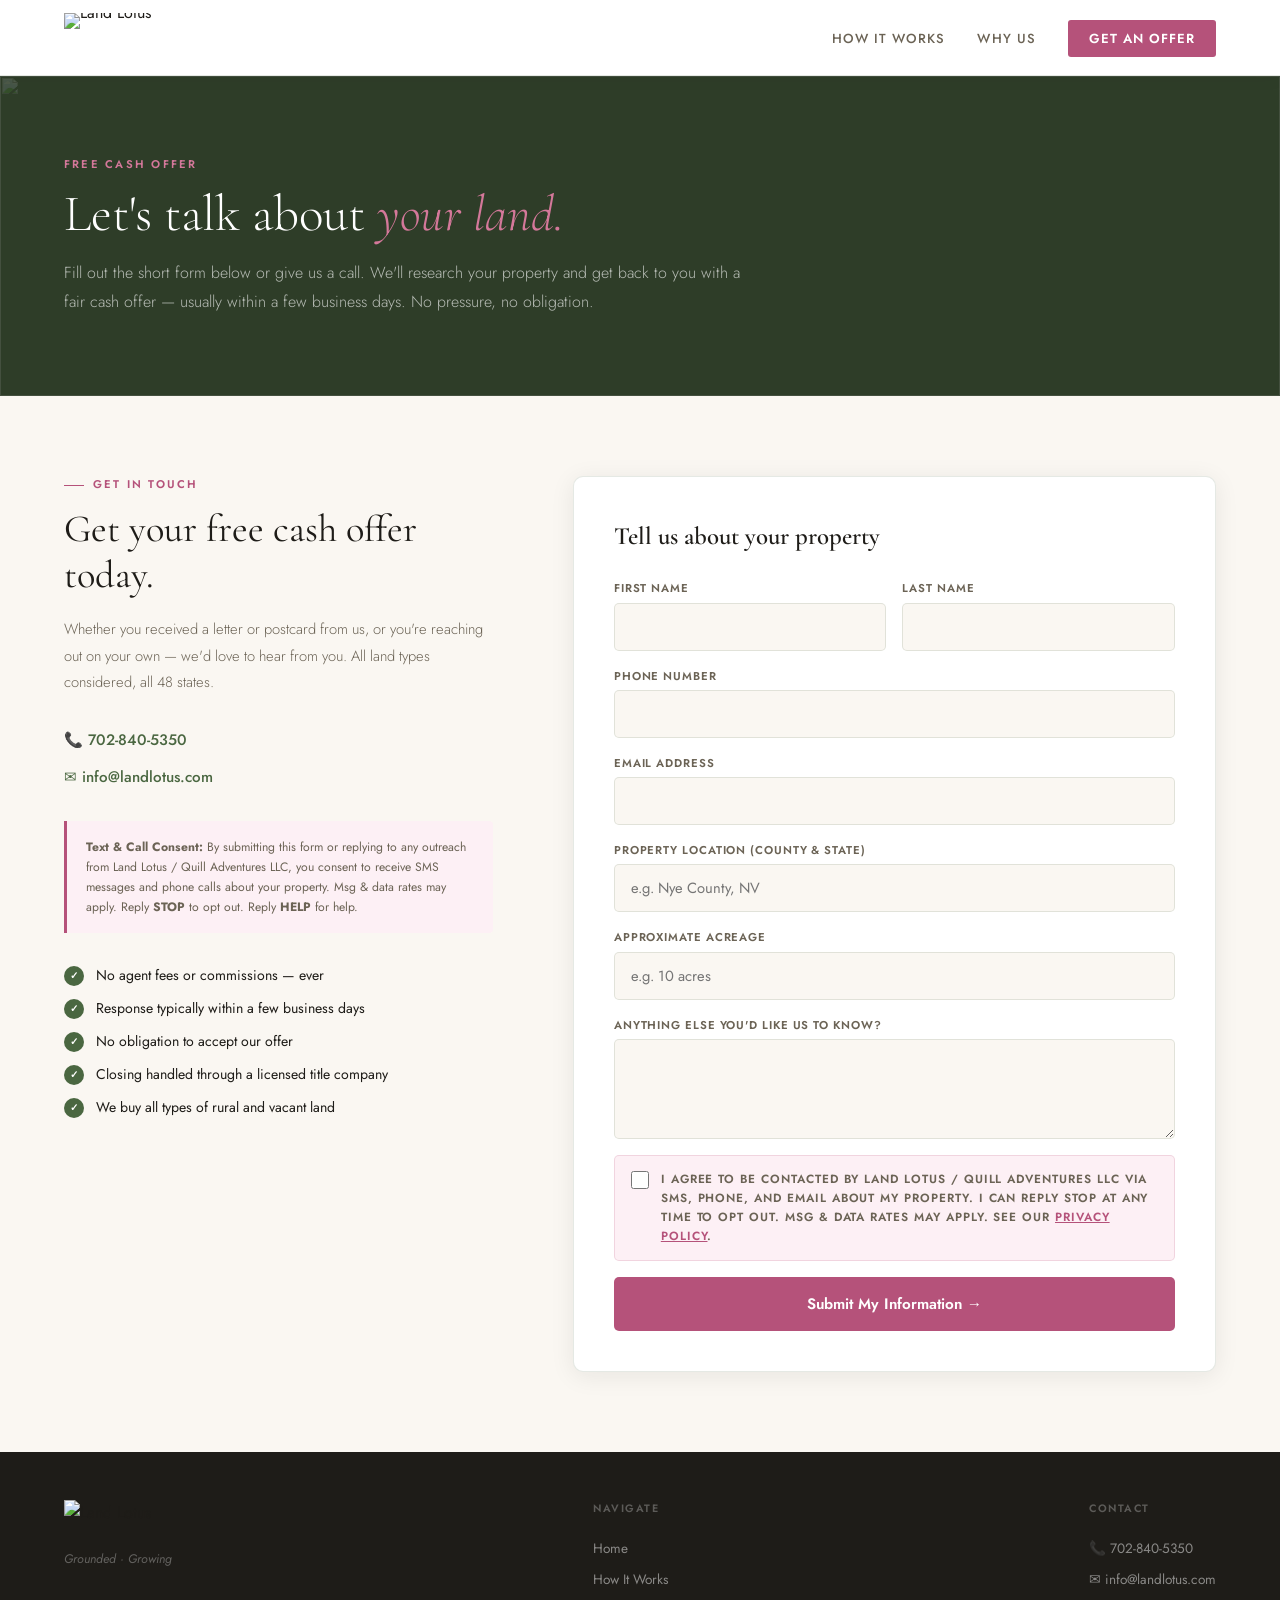
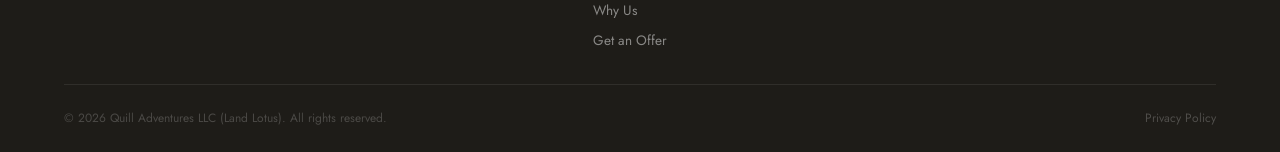
==== contact.html @ 395a6b2e "Add files via upload" ====
<!DOCTYPE html>
<html lang="en">
<head>
  <meta charset="UTF-8" />
  <meta name="viewport" content="width=device-width, initial-scale=1.0" />
  <title>Get a Free Offer — Land Lotus</title>
  <link rel="preconnect" href="https://fonts.googleapis.com" />
  <link rel="preconnect" href="https://fonts.gstatic.com" crossorigin />
  <link href="https://fonts.googleapis.com/css2?family=Cormorant+Garamond:ital,wght@0,300;0,400;0,600;1,400&family=Jost:wght@300;400;500;600&display=swap" rel="stylesheet" />
  <link rel="stylesheet" href="style.css" />
  <style>
    .contact-wrap { display: grid; grid-template-columns: 1fr 1.5fr; gap: 5rem; align-items: start; }
    .contact-info h2 { font-family: 'Cormorant Garamond', serif; font-size: clamp(1.9rem,3vw,2.6rem); font-weight: 400; line-height: 1.2; margin-bottom: 1.1rem; }
    .contact-info p { font-size: 0.92rem; color: var(--mid); font-weight: 300; line-height: 1.82; margin-bottom: 2rem; }
    .contact-details { display: flex; flex-direction: column; gap: 0.75rem; margin-bottom: 2rem; }
    .contact-details a { text-decoration: none; color: var(--green); font-weight: 500; font-size: 0.95rem; display: flex; align-items: center; gap: 0.5rem; transition: color 0.2s; }
    .contact-details a:hover { color: var(--green-light); }
    .sms-box { background: var(--pink-pale); border-left: 3px solid var(--pink); padding: 1rem 1.2rem; font-size: 0.76rem; color: var(--mid); line-height: 1.65; border-radius: 0 4px 4px 0; margin-bottom: 2rem; }
    .why-list { display: flex; flex-direction: column; gap: 0.75rem; }
    .why-row { display: flex; gap: 0.75rem; align-items: flex-start; }
    .why-dot { width: 20px; height: 20px; min-width: 20px; background: var(--green); border-radius: 50%; display: flex; align-items: center; justify-content: center; color: #fff; font-size: 0.65rem; font-weight: 700; margin-top: 1px; }
    .why-row span { font-size: 0.88rem; color: var(--ink); line-height: 1.5; }
    @media (max-width: 768px) {
      .contact-wrap { grid-template-columns: 1fr; gap: 2.5rem; }
    }
  </style>
</head>
<body>

<nav>
  <a href="index.html" class="nav-logo"><img src="https://raw.githubusercontent.com/quillfutures-Land/landlotus-site/main/landlotus-logo-pink-white.png" alt="Land Lotus" /></a>
  <ul class="nav-links">
    <li><a href="how-it-works.html">How It Works</a></li>
    <li><a href="why-us.html">Why Us</a></li>
    <li><a href="contact.html" class="nav-cta active">Get an Offer</a></li>
  </ul>
  <button class="hamburger" onclick="document.getElementById('mob').classList.toggle('open')" aria-label="Menu">
    <span></span><span></span><span></span>
  </button>
</nav>
<div class="mobile-menu" id="mob">
  <a href="how-it-works.html">How It Works</a>
  <a href="why-us.html">Why Us</a>
  <a href="contact.html" class="mob-cta">Get a Free Offer →</a>
</div>

<div class="page-hero">
  <img class="page-hero-bg" src="https://images.unsplash.com/photo-1500534314209-a25ddb2bd429?w=1400&q=60&fit=crop" alt="" />
  <div class="page-hero-content">
    <div class="page-hero-eye">Free Cash Offer</div>
    <h1>Let's talk about <em>your land.</em></h1>
    <p>Fill out the short form below or give us a call. We'll research your property and get back to you with a fair cash offer — usually within a few business days. No pressure, no obligation.</p>
  </div>
</div>

<section class="section">
  <div class="contact-wrap">
    <div class="contact-info">
      <div class="eyebrow">Get in Touch</div>
      <h2>Get your free cash offer today.</h2>
      <p>Whether you received a letter or postcard from us, or you're reaching out on your own — we'd love to hear from you. All land types considered, all 48 states.</p>
      <div class="contact-details">
        <a href="tel:7028405350">📞 702-840-5350</a>
        <a href="mailto:info@landlotus.com">✉ info@landlotus.com</a>
      </div>
      <div class="sms-box">
        <strong>Text &amp; Call Consent:</strong> By submitting this form or replying to any outreach from Land Lotus / Quill Adventures LLC, you consent to receive SMS messages and phone calls about your property. Msg &amp; data rates may apply. Reply <strong>STOP</strong> to opt out. Reply <strong>HELP</strong> for help.
      </div>
      <div class="why-list">
        <div class="why-row"><div class="why-dot">✓</div><span>No agent fees or commissions — ever</span></div>
        <div class="why-row"><div class="why-dot">✓</div><span>Response typically within a few business days</span></div>
        <div class="why-row"><div class="why-dot">✓</div><span>No obligation to accept our offer</span></div>
        <div class="why-row"><div class="why-dot">✓</div><span>Closing handled through a licensed title company</span></div>
        <div class="why-row"><div class="why-dot">✓</div><span>We buy all types of rural and vacant land</span></div>
      </div>
    </div>
    <div class="form-card">
      <h3>Tell us about your property</h3>
      <form name="contact" method="POST" data-netlify="true" netlify-honeypot="bot-field">
        <input type="hidden" name="form-name" value="contact" />
        <p style="display:none"><input name="bot-field" /></p>
        <div class="form-row">
          <div class="form-group">
            <label for="fn">First Name</label>
            <input type="text" id="fn" name="first_name" required />
          </div>
          <div class="form-group">
            <label for="ln">Last Name</label>
            <input type="text" id="ln" name="last_name" required />
          </div>
        </div>
        <div class="form-group">
          <label for="ph">Phone Number</label>
          <input type="tel" id="ph" name="phone" required />
        </div>
        <div class="form-group">
          <label for="em">Email Address</label>
          <input type="email" id="em" name="email" />
        </div>
        <div class="form-group">
          <label for="pr">Property Location (County &amp; State)</label>
          <input type="text" id="pr" name="property_location" placeholder="e.g. Nye County, NV" required />
        </div>
        <div class="form-group">
          <label for="ac">Approximate Acreage</label>
          <input type="text" id="ac" name="acreage" placeholder="e.g. 10 acres" />
        </div>
        <div class="form-group">
          <label for="msg">Anything else you'd like us to know?</label>
          <textarea id="msg" name="message"></textarea>
        </div>
        <div class="cb">
          <input type="checkbox" id="con" name="sms_consent" value="yes" required />
          <label for="con" class="ct">I agree to be contacted by Land Lotus / Quill Adventures LLC via SMS, phone, and email about my property. I can reply STOP at any time to opt out. Msg &amp; data rates may apply. See our <a href="privacy.html">Privacy Policy</a>.</label>
        </div>
        <button type="submit" class="sb">Submit My Information →</button>
      </form>
    </div>
  </div>
</section>

<footer>
  <div class="ft-top">
    <div class="ft-brand">
      <img src="https://raw.githubusercontent.com/quillfutures-Land/landlotus-site/main/landlotus-logo-pink-white.png" alt="Land Lotus" />
      <p class="ft-tagline">Grounded · Growing</p>
    </div>
    <div class="ft-col">
      <div class="ft-col-label">Navigate</div>
      <a href="index.html">Home</a>
      <a href="how-it-works.html">How It Works</a>
      <a href="why-us.html">Why Us</a>
      <a href="contact.html">Get an Offer</a>
    </div>
    <div class="ft-col">
      <div class="ft-col-label">Contact</div>
      <a href="tel:7028405350">📞 702-840-5350</a>
      <a href="mailto:info@landlotus.com">✉ info@landlotus.com</a>
    </div>
  </div>
  <div class="ft-bottom">
    <span class="ft-copy">© 2026 Quill Adventures LLC (Land Lotus). All rights reserved.</span>
    <a href="privacy.html" class="ft-privacy">Privacy Policy</a>
  </div>
</footer>

</body>
</html>
---- style.css ----
*, *::before, *::after { box-sizing: border-box; margin: 0; padding: 0; }
:root {
  --green: #4a6741; --green-dark: #2e3d28; --green-light: #6a8f60;
  --pink: #b5527a; --pink-light: #d4789a; --pink-pale: #fdf0f5;
  --cream: #faf7f2; --sand: #f2ece0; --ink: #1e1c18; --mid: #6b6355;
  --border: rgba(74,103,65,0.14); --shadow: 0 4px 24px rgba(30,28,24,0.08);
}
html { scroll-behavior: smooth; }
body { font-family: 'Jost', sans-serif; background: var(--cream); color: var(--ink); line-height: 1.6; overflow-x: hidden; }
img { display: block; max-width: 100%; }
a { color: inherit; }

nav { position: sticky; top: 0; z-index: 500; background: #fff; border-bottom: 1px solid var(--border); padding: 0 5%; height: 76px; display: flex; align-items: center; justify-content: space-between; box-shadow: 0 2px 16px rgba(30,28,24,0.06); }
.nav-logo { line-height: 0; text-decoration: none; }
.nav-logo img { height: 50px; width: auto; }
.nav-links { display: flex; gap: 2rem; list-style: none; align-items: center; }
.nav-links a { text-decoration: none; color: var(--mid); font-size: 0.82rem; font-weight: 500; letter-spacing: 0.08em; text-transform: uppercase; transition: color 0.2s; }
.nav-links a:hover { color: var(--green); }
.nav-links a.active { color: var(--green); font-weight: 600; }
.nav-cta { background: var(--pink) !important; color: #fff !important; padding: 0.55rem 1.3rem; border-radius: 3px; }
.nav-cta:hover { background: var(--pink-light) !important; }
.hamburger { display: none; flex-direction: column; gap: 5px; cursor: pointer; padding: 4px; background: none; border: none; }
.hamburger span { display: block; width: 24px; height: 2px; background: var(--ink); border-radius: 2px; }
.mobile-menu { display: none; position: fixed; top: 76px; left: 0; right: 0; background: #fff; border-bottom: 1px solid var(--border); padding: 1.5rem 5%; flex-direction: column; gap: 1rem; z-index: 499; box-shadow: 0 8px 24px rgba(30,28,24,0.1); }
.mobile-menu.open { display: flex; }
.mobile-menu a { text-decoration: none; color: var(--mid); font-size: 0.95rem; font-weight: 500; padding: 0.5rem 0; border-bottom: 1px solid var(--border); }
.mobile-menu a:last-child { border: none; }
.mob-cta { background: var(--pink) !important; color: #fff !important; border-radius: 3px; text-align: center; border: none !important; padding: 0.85rem !important; margin-top: 0.25rem; }

.page-hero { background: var(--green-dark); padding: 5rem 5%; position: relative; overflow: hidden; }
.page-hero-bg { position: absolute; inset: 0; width: 100%; height: 100%; object-fit: cover; opacity: 0.15; }
.page-hero-content { position: relative; z-index: 1; max-width: 680px; }
.page-hero-eye { font-size: 0.7rem; font-weight: 600; letter-spacing: 0.2em; text-transform: uppercase; color: var(--pink-light); margin-bottom: 0.75rem; }
.page-hero h1 { font-family: 'Cormorant Garamond', serif; font-size: clamp(2.2rem, 4vw, 3.4rem); font-weight: 300; color: #fff; line-height: 1.12; margin-bottom: 1rem; }
.page-hero h1 em { font-style: italic; color: var(--pink-light); }
.page-hero p { font-size: 1rem; color: rgba(255,255,255,0.65); font-weight: 300; line-height: 1.78; }

.section { padding: 5rem 5%; }
.section-alt { background: var(--sand); }
.section-dark { background: var(--green-dark); }
.eyebrow { font-size: 0.7rem; font-weight: 600; letter-spacing: 0.2em; text-transform: uppercase; color: var(--pink); display: flex; align-items: center; gap: 0.55rem; margin-bottom: 0.75rem; }
.eyebrow::before { content: ''; display: block; width: 20px; height: 1px; background: var(--pink); flex-shrink: 0; }
.eyebrow-light { color: var(--pink-light); }
.eyebrow-light::before { background: var(--pink-light); }
h2.sh { font-family: 'Cormorant Garamond', serif; font-size: clamp(1.9rem, 3.5vw, 2.8rem); font-weight: 400; line-height: 1.2; color: var(--ink); margin-bottom: 2.5rem; }
h2.sh-light { color: #fff; }

.btn-pink { background: var(--pink); color: #fff; padding: 0.9rem 2rem; border-radius: 3px; text-decoration: none; font-size: 0.9rem; font-weight: 600; transition: background 0.2s, transform 0.15s; display: inline-flex; align-items: center; gap: 0.4rem; }
.btn-pink:hover { background: var(--pink-light); transform: translateY(-1px); }
.btn-green { background: var(--green); color: #fff; padding: 0.9rem 2rem; border-radius: 3px; text-decoration: none; font-size: 0.9rem; font-weight: 600; transition: background 0.2s, transform 0.15s; display: inline-flex; align-items: center; gap: 0.4rem; }
.btn-green:hover { background: var(--green-light); transform: translateY(-1px); }
.btn-outline-w { border: 1px solid rgba(255,255,255,0.45); color: #fff; padding: 0.8rem 1.75rem; border-radius: 3px; text-decoration: none; font-size: 0.88rem; font-weight: 500; display: inline-block; transition: background 0.2s; }
.btn-outline-w:hover { background: rgba(255,255,255,0.1); }
.btn-outline-g { border: 1.5px solid var(--green); color: var(--green); padding: 0.8rem 1.75rem; border-radius: 3px; text-decoration: none; font-size: 0.88rem; font-weight: 600; display: inline-block; transition: background 0.2s, color 0.2s; }
.btn-outline-g:hover { background: var(--green); color: #fff; }

footer { background: var(--ink); padding: 3rem 5% 1.5rem; }
.ft-top { display: flex; justify-content: space-between; align-items: flex-start; padding-bottom: 2rem; border-bottom: 1px solid rgba(255,255,255,0.08); flex-wrap: wrap; gap: 2.5rem; }
.ft-brand img { height: 42px; width: auto; }
.ft-tagline { font-size: 0.78rem; color: rgba(255,255,255,0.3); margin-top: 0.5rem; font-style: italic; }
.ft-col-label { font-size: 0.67rem; font-weight: 600; letter-spacing: 0.14em; text-transform: uppercase; color: rgba(255,255,255,0.28); margin-bottom: 0.75rem; }
.ft-col { display: flex; flex-direction: column; gap: 0.55rem; }
.ft-col a { color: rgba(255,255,255,0.48); text-decoration: none; font-size: 0.85rem; transition: color 0.2s; }
.ft-col a:hover { color: #fff; }
.ft-bottom { padding-top: 1.5rem; display: flex; justify-content: space-between; align-items: center; flex-wrap: wrap; gap: 0.5rem; }
.ft-copy { font-size: 0.75rem; color: rgba(255,255,255,0.2); }
.ft-privacy { font-size: 0.75rem; color: rgba(255,255,255,0.22); text-decoration: none; transition: color 0.2s; }
.ft-privacy:hover { color: rgba(255,255,255,0.5); }

.form-card { background: #fff; border: 1px solid var(--border); border-radius: 10px; padding: 2.5rem; box-shadow: var(--shadow); }
.form-card h3 { font-family: 'Cormorant Garamond', serif; font-size: 1.55rem; font-weight: 600; margin-bottom: 1.4rem; }
form { display: flex; flex-direction: column; gap: 1rem; }
.form-row { display: grid; grid-template-columns: 1fr 1fr; gap: 1rem; }
.form-group { display: flex; flex-direction: column; gap: 0.32rem; }
label { font-size: 0.71rem; font-weight: 600; letter-spacing: 0.08em; text-transform: uppercase; color: var(--mid); }
input, textarea { background: var(--cream); border: 1.5px solid var(--border); border-radius: 5px; padding: 0.75rem 1rem; font-family: 'Jost', sans-serif; font-size: 0.92rem; color: var(--ink); width: 100%; outline: none; transition: border-color 0.2s, background 0.2s; -webkit-appearance: none; }
input:focus, textarea:focus { border-color: var(--pink); background: #fff; }
textarea { resize: vertical; min-height: 100px; }
.cb { display: flex; gap: 0.75rem; align-items: flex-start; background: var(--pink-pale); border: 1px solid rgba(181,82,122,0.18); border-radius: 5px; padding: 0.9rem 1rem; }
.cb input[type="checkbox"] { width: 18px; height: 18px; min-width: 18px; margin-top: 1px; accent-color: var(--pink); cursor: pointer; -webkit-appearance: checkbox; }
.ct { font-size: 0.74rem; color: var(--mid); line-height: 1.6; }
.ct a { color: var(--pink); }
.sb { background: var(--pink); color: #fff; border: none; padding: 1rem 2rem; font-family: 'Jost', sans-serif; font-size: 0.95rem; font-weight: 600; cursor: pointer; border-radius: 5px; transition: background 0.2s, transform 0.15s; width: 100%; }
.sb:hover { background: var(--pink-light); transform: translateY(-1px); }

@keyframes fadeUp { from { opacity: 0; transform: translateY(22px); } to { opacity: 1; transform: translateY(0); } }
.fu { animation: fadeUp 0.65s ease both; }
.fu1 { animation-delay: 0.05s; } .fu2 { animation-delay: 0.15s; } .fu3 { animation-delay: 0.25s; } .fu4 { animation-delay: 0.35s; } .fu5 { animation-delay: 0.45s; }

@media (max-width: 768px) {
  nav { padding: 0 4%; height: 68px; }
  .nav-logo img { height: 42px; }
  .nav-links { display: none; }
  .hamburger { display: flex; }
  .mobile-menu { top: 68px; }
  .section { padding: 3.5rem 4%; }
  .page-hero { padding: 3.5rem 4%; }
  .form-row { grid-template-columns: 1fr; }
  .form-card { padding: 1.75rem; }
  .ft-top { flex-direction: column; gap: 2rem; }
  .ft-bottom { flex-direction: column; text-align: center; }
}
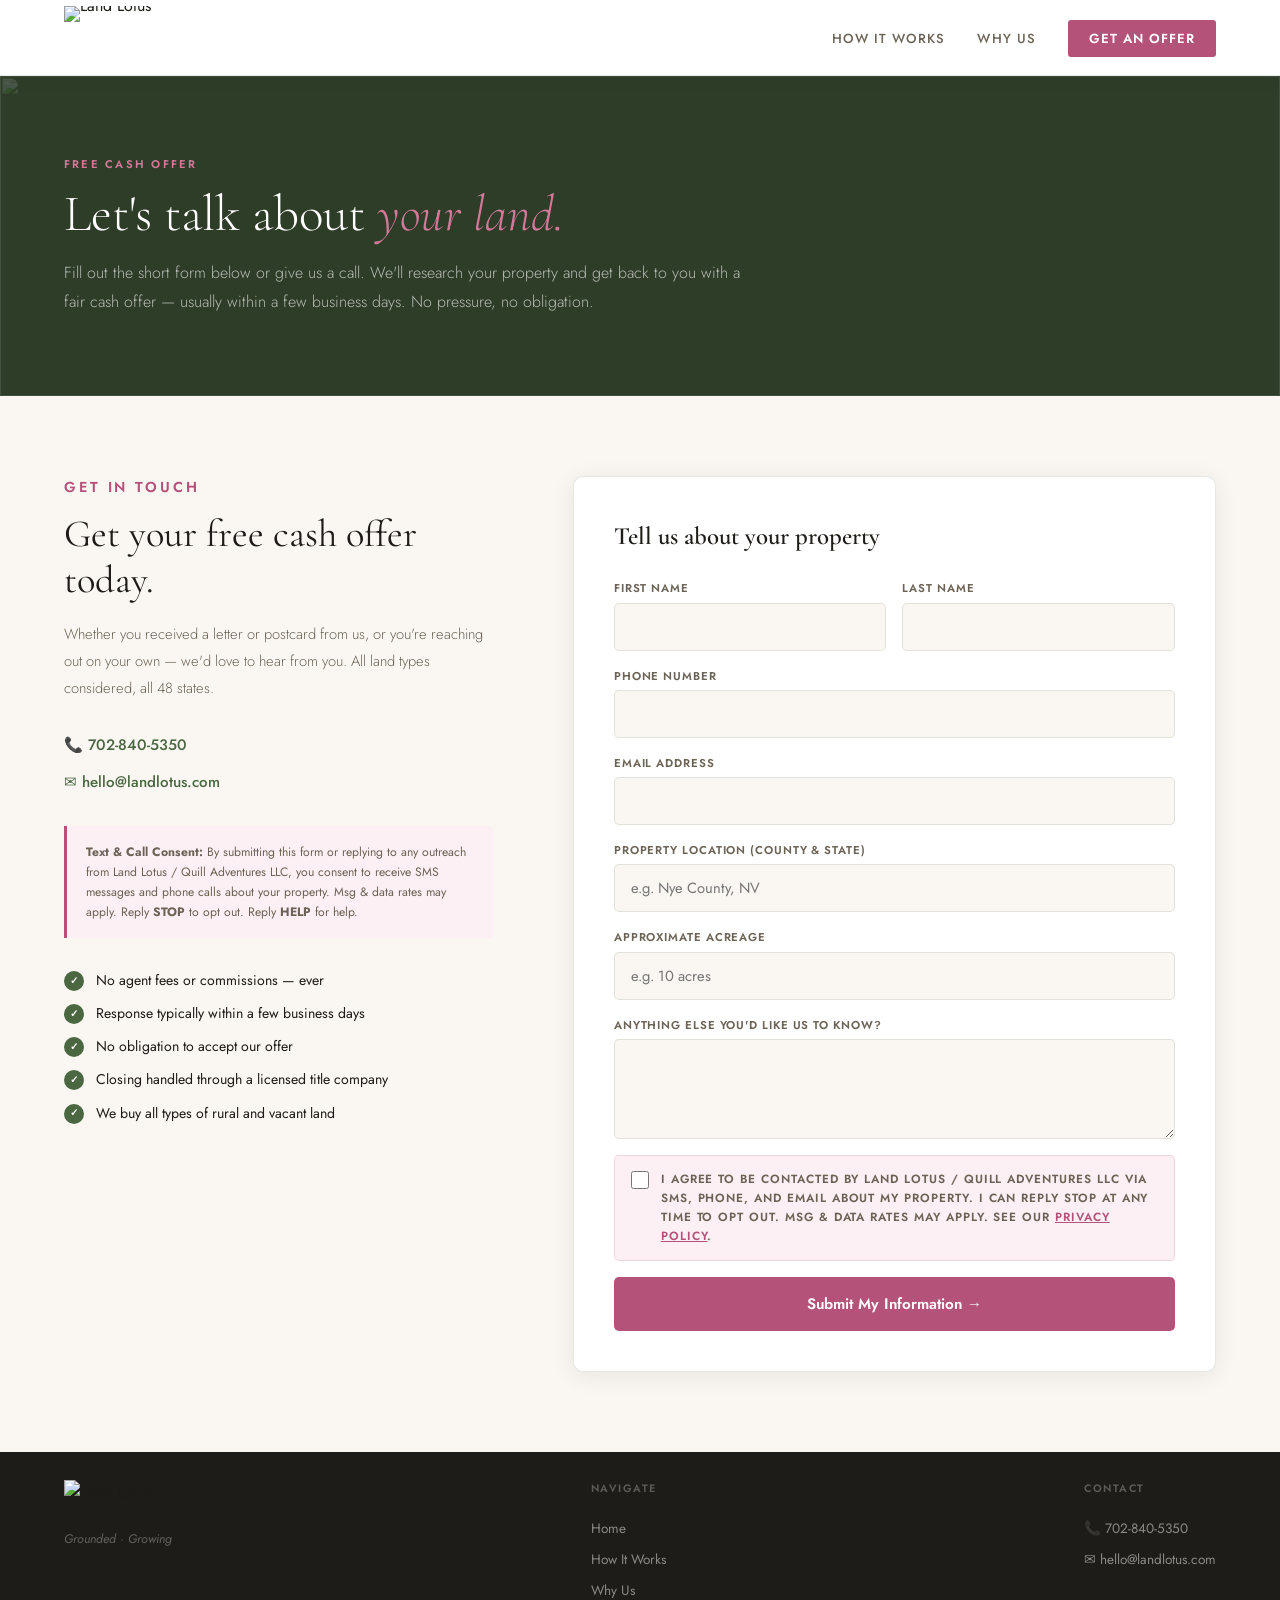
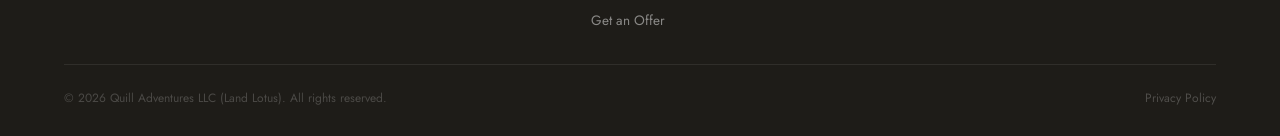
==== commit 02284812: "Update contact.html" ====
--- a/contact.html
+++ b/contact.html
@@ -28,7 +28,7 @@
 <body>
 
 <nav>
-  <a href="index.html" class="nav-logo"><img src="https://raw.githubusercontent.com/quillfutures-Land/landlotus-site/main/landlotus-logo-pink-white.png" alt="Land Lotus" /></a>
+  <a href="index.html" class="nav-logo"><img src="https://raw.githubusercontent.com/quillfutures-Land/landlotus-site/main/Landlotus%20horizontal%20transparent.png" alt="Land Lotus" /></a>
   <ul class="nav-links">
     <li><a href="how-it-works.html">How It Works</a></li>
     <li><a href="why-us.html">Why Us</a></li>
@@ -61,7 +61,7 @@
       <p>Whether you received a letter or postcard from us, or you're reaching out on your own — we'd love to hear from you. All land types considered, all 48 states.</p>
       <div class="contact-details">
         <a href="tel:7028405350">📞 702-840-5350</a>
-        <a href="mailto:info@landlotus.com">✉ info@landlotus.com</a>
+        <a href="mailto:hello@landlotus.com">✉ hello@landlotus.com</a>
       </div>
       <div class="sms-box">
         <strong>Text &amp; Call Consent:</strong> By submitting this form or replying to any outreach from Land Lotus / Quill Adventures LLC, you consent to receive SMS messages and phone calls about your property. Msg &amp; data rates may apply. Reply <strong>STOP</strong> to opt out. Reply <strong>HELP</strong> for help.
@@ -122,7 +122,7 @@
 <footer>
   <div class="ft-top">
     <div class="ft-brand">
-      <img src="https://raw.githubusercontent.com/quillfutures-Land/landlotus-site/main/landlotus-logo-pink-white.png" alt="Land Lotus" />
+      <img src="https://raw.githubusercontent.com/quillfutures-Land/landlotus-site/main/Landlotus%20horizontal%20transparent.png" alt="Land Lotus" />
       <p class="ft-tagline">Grounded · Growing</p>
     </div>
     <div class="ft-col">
@@ -135,7 +135,7 @@
     <div class="ft-col">
       <div class="ft-col-label">Contact</div>
       <a href="tel:7028405350">📞 702-840-5350</a>
-      <a href="mailto:info@landlotus.com">✉ info@landlotus.com</a>
+      <a href="mailto:hello@landlotus.com">✉ hello@landlotus.com</a>
     </div>
   </div>
   <div class="ft-bottom">
--- a/style.css
+++ b/style.css
@@ -12,7 +12,7 @@
 
 nav { position: sticky; top: 0; z-index: 500; background: #fff; border-bottom: 1px solid var(--border); padding: 0 5%; height: 76px; display: flex; align-items: center; justify-content: space-between; box-shadow: 0 2px 16px rgba(30,28,24,0.06); }
 .nav-logo { line-height: 0; text-decoration: none; }
-.nav-logo img { height: 50px; width: auto; }
+.nav-logo img { height: 64px; width: auto; }
 .nav-links { display: flex; gap: 2rem; list-style: none; align-items: center; }
 .nav-links a { text-decoration: none; color: var(--mid); font-size: 0.82rem; font-weight: 500; letter-spacing: 0.08em; text-transform: uppercase; transition: color 0.2s; }
 .nav-links a:hover { color: var(--green); }
@@ -38,11 +38,9 @@
 .section { padding: 5rem 5%; }
 .section-alt { background: var(--sand); }
 .section-dark { background: var(--green-dark); }
-.eyebrow { font-size: 0.7rem; font-weight: 600; letter-spacing: 0.2em; text-transform: uppercase; color: var(--pink); display: flex; align-items: center; gap: 0.55rem; margin-bottom: 0.75rem; }
-.eyebrow::before { content: ''; display: block; width: 20px; height: 1px; background: var(--pink); flex-shrink: 0; }
+.eyebrow { font-size: 0.9rem; font-weight: 600; letter-spacing: 0.2em; text-transform: uppercase; color: var(--pink); display: flex; align-items: center; gap: 0.55rem; margin-bottom: 0.75rem; }
 .eyebrow-light { color: var(--pink-light); }
-.eyebrow-light::before { background: var(--pink-light); }
-h2.sh { font-family: 'Cormorant Garamond', serif; font-size: clamp(1.9rem, 3.5vw, 2.8rem); font-weight: 400; line-height: 1.2; color: var(--ink); margin-bottom: 2.5rem; }
+h2.sh { font-family: 'Cormorant Garamond', serif; font-size: clamp(2.2rem, 4vw, 3.4rem); font-weight: 400; line-height: 1.2; color: var(--ink); margin-bottom: 2.5rem; }
 h2.sh-light { color: #fff; }
 
 .btn-pink { background: var(--pink); color: #fff; padding: 0.9rem 2rem; border-radius: 3px; text-decoration: none; font-size: 0.9rem; font-weight: 600; transition: background 0.2s, transform 0.15s; display: inline-flex; align-items: center; gap: 0.4rem; }
@@ -54,7 +52,7 @@
 .btn-outline-g { border: 1.5px solid var(--green); color: var(--green); padding: 0.8rem 1.75rem; border-radius: 3px; text-decoration: none; font-size: 0.88rem; font-weight: 600; display: inline-block; transition: background 0.2s, color 0.2s; }
 .btn-outline-g:hover { background: var(--green); color: #fff; }
 
-footer { background: var(--ink); padding: 3rem 5% 1.5rem; }
+footer { background: var(--ink); padding: 1.75rem 5%; }
 .ft-top { display: flex; justify-content: space-between; align-items: flex-start; padding-bottom: 2rem; border-bottom: 1px solid rgba(255,255,255,0.08); flex-wrap: wrap; gap: 2.5rem; }
 .ft-brand img { height: 42px; width: auto; }
 .ft-tagline { font-size: 0.78rem; color: rgba(255,255,255,0.3); margin-top: 0.5rem; font-style: italic; }
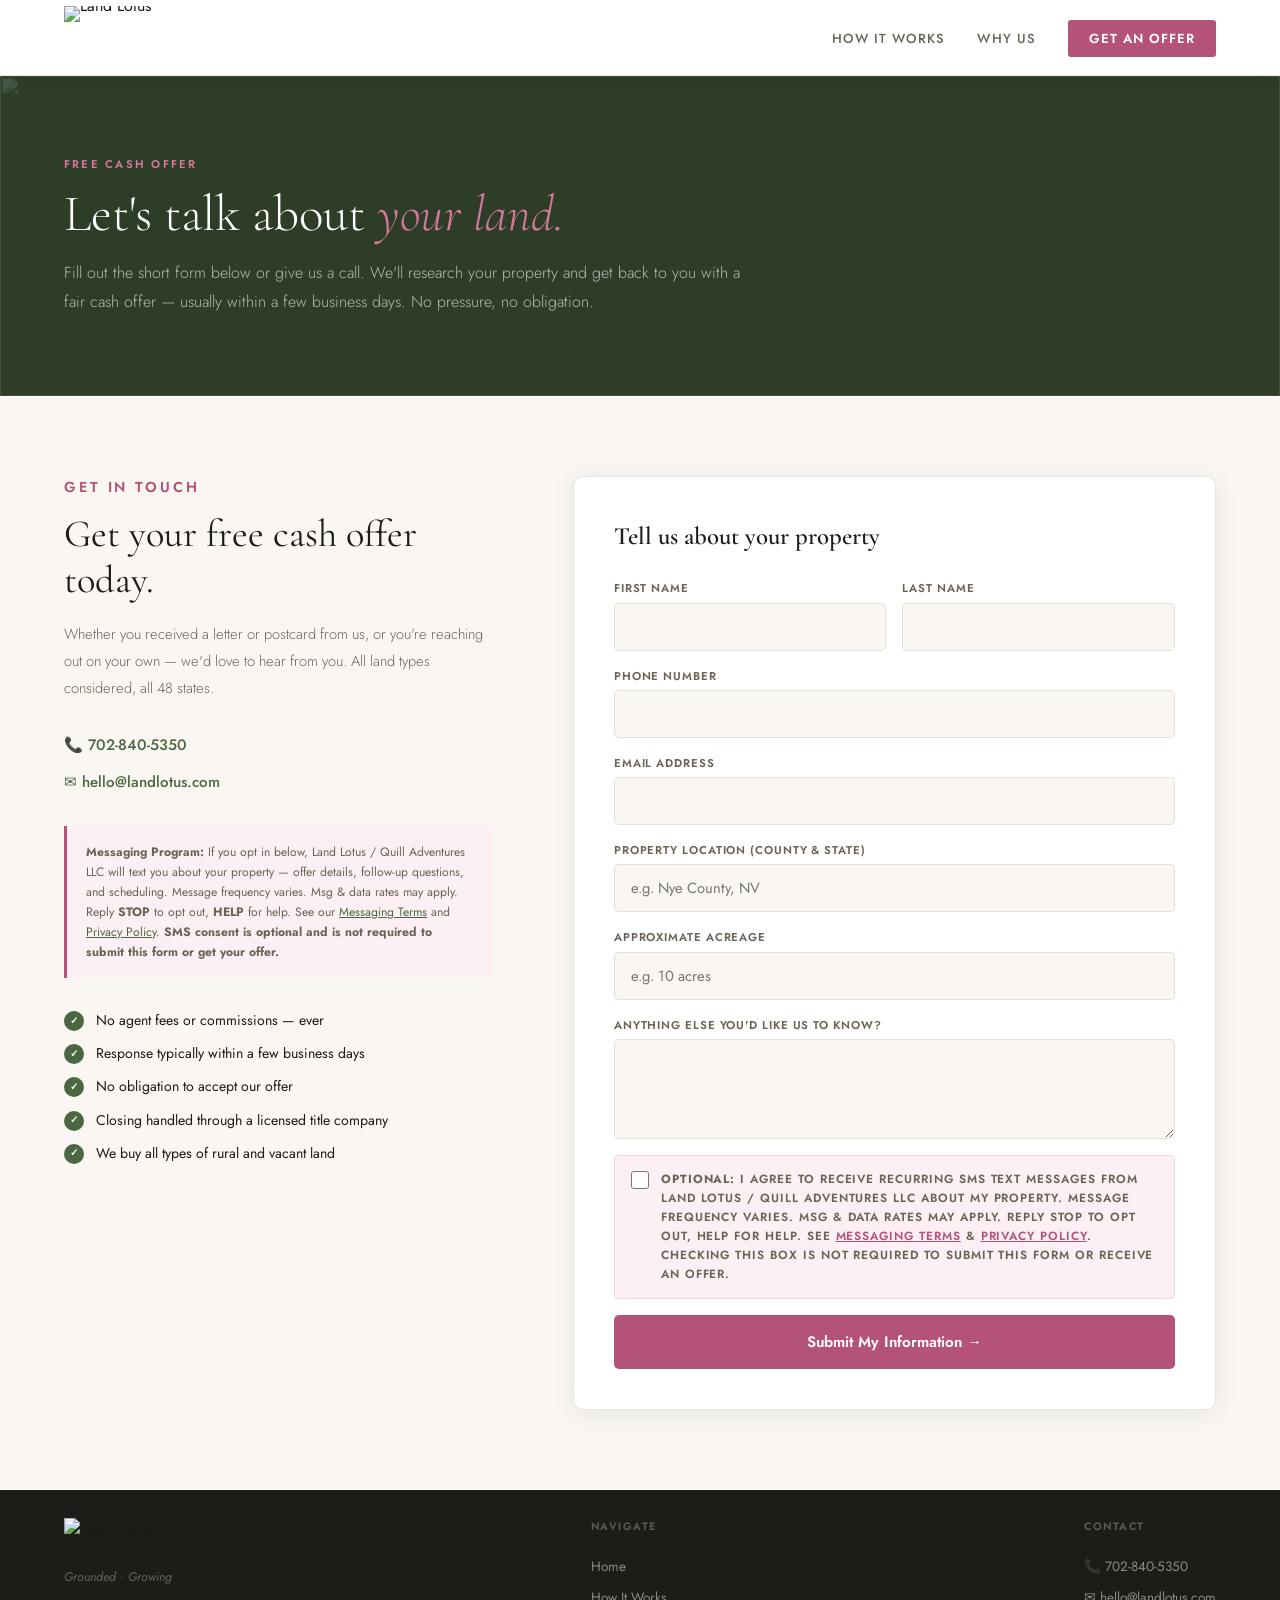
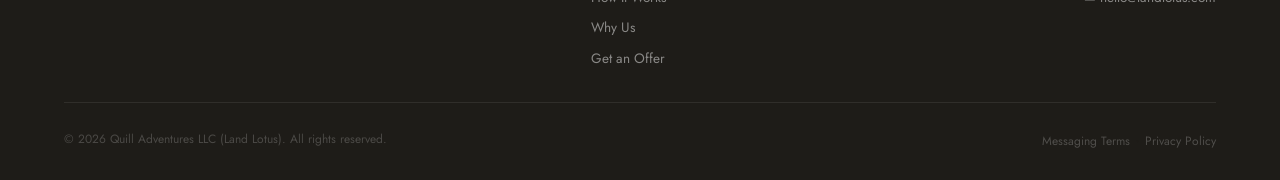
==== commit 81f600ab: "Update contact.html" ====
--- a/contact.html
+++ b/contact.html
@@ -16,6 +16,7 @@
     .contact-details a { text-decoration: none; color: var(--green); font-weight: 500; font-size: 0.95rem; display: flex; align-items: center; gap: 0.5rem; transition: color 0.2s; }
     .contact-details a:hover { color: var(--green-light); }
     .sms-box { background: var(--pink-pale); border-left: 3px solid var(--pink); padding: 1rem 1.2rem; font-size: 0.76rem; color: var(--mid); line-height: 1.65; border-radius: 0 4px 4px 0; margin-bottom: 2rem; }
+    .sms-box a { color: var(--green); }
     .why-list { display: flex; flex-direction: column; gap: 0.75rem; }
     .why-row { display: flex; gap: 0.75rem; align-items: flex-start; }
     .why-dot { width: 20px; height: 20px; min-width: 20px; background: var(--green); border-radius: 50%; display: flex; align-items: center; justify-content: center; color: #fff; font-size: 0.65rem; font-weight: 700; margin-top: 1px; }
@@ -64,7 +65,7 @@
         <a href="mailto:hello@landlotus.com">✉ hello@landlotus.com</a>
       </div>
       <div class="sms-box">
-        <strong>Text &amp; Call Consent:</strong> By submitting this form or replying to any outreach from Land Lotus / Quill Adventures LLC, you consent to receive SMS messages and phone calls about your property. Msg &amp; data rates may apply. Reply <strong>STOP</strong> to opt out. Reply <strong>HELP</strong> for help.
+        <strong>Messaging Program:</strong> If you opt in below, Land Lotus / Quill Adventures LLC will text you about your property — offer details, follow-up questions, and scheduling. Message frequency varies. Msg &amp; data rates may apply. Reply <strong>STOP</strong> to opt out, <strong>HELP</strong> for help. See our <a href="sms-terms.html">Messaging Terms</a> and <a href="privacy.html">Privacy Policy</a>. <strong>SMS consent is optional and is not required to submit this form or get your offer.</strong>
       </div>
       <div class="why-list">
         <div class="why-row"><div class="why-dot">✓</div><span>No agent fees or commissions — ever</span></div>
@@ -110,8 +111,8 @@
           <textarea id="msg" name="message"></textarea>
         </div>
         <div class="cb">
-          <input type="checkbox" id="con" name="sms_consent" value="yes" required />
-          <label for="con" class="ct">I agree to be contacted by Land Lotus / Quill Adventures LLC via SMS, phone, and email about my property. I can reply STOP at any time to opt out. Msg &amp; data rates may apply. See our <a href="privacy.html">Privacy Policy</a>.</label>
+          <input type="checkbox" id="con" name="sms_consent" value="yes" />
+          <label for="con" class="ct"><strong>Optional:</strong> I agree to receive recurring SMS text messages from Land Lotus / Quill Adventures LLC about my property. Message frequency varies. Msg &amp; data rates may apply. Reply STOP to opt out, HELP for help. See <a href="sms-terms.html">Messaging Terms</a> &amp; <a href="privacy.html">Privacy Policy</a>. Checking this box is not required to submit this form or receive an offer.</label>
         </div>
         <button type="submit" class="sb">Submit My Information →</button>
       </form>
@@ -140,7 +141,7 @@
   </div>
   <div class="ft-bottom">
     <span class="ft-copy">© 2026 Quill Adventures LLC (Land Lotus). All rights reserved.</span>
-    <a href="privacy.html" class="ft-privacy">Privacy Policy</a>
+    <span class="ft-legal-links"><a href="sms-terms.html" class="ft-privacy">Messaging Terms</a> · <a href="privacy.html" class="ft-privacy">Privacy Policy</a></span>
   </div>
 </footer>
 
